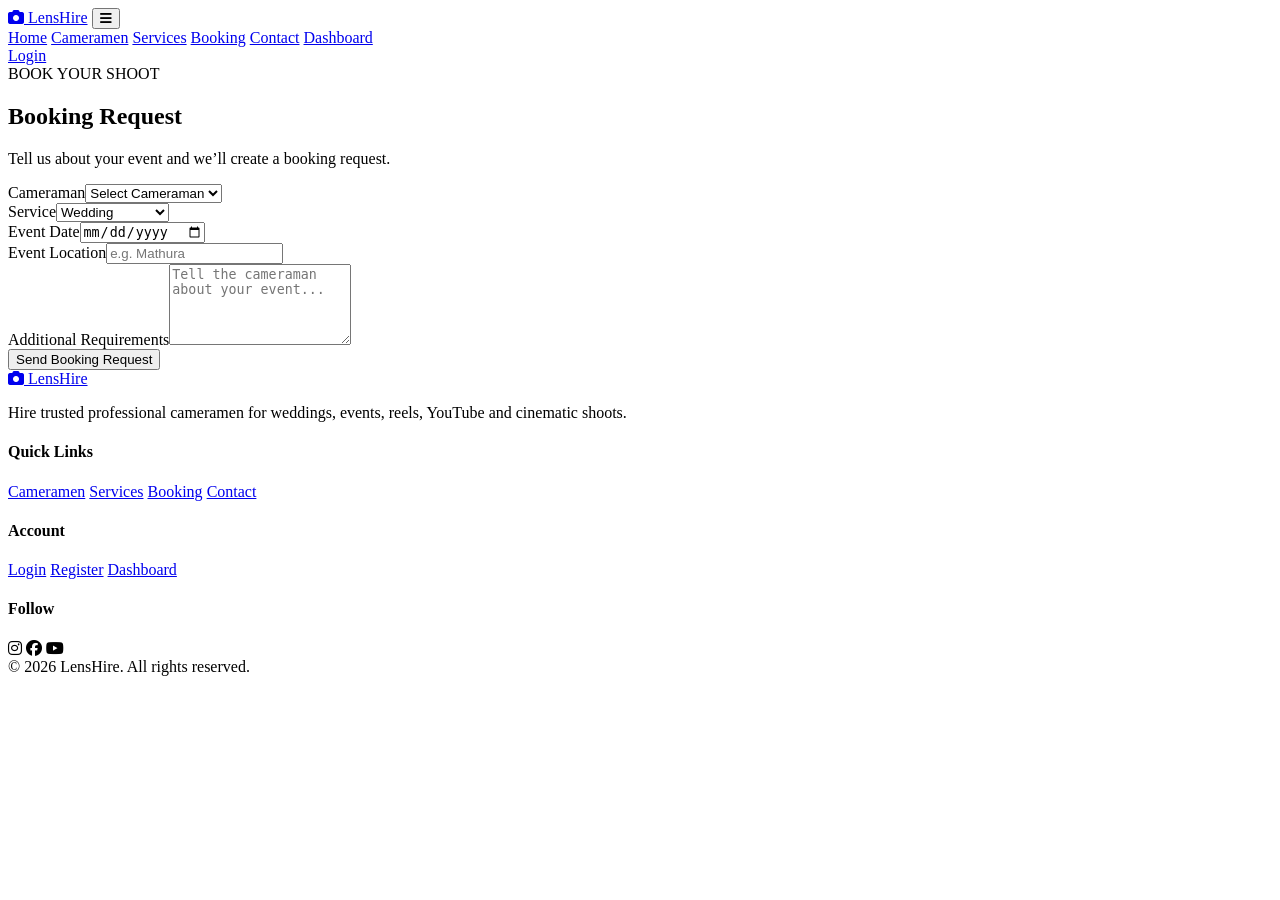
==== booking.html @ d39ddb2c "Add files via upload" ====
<!DOCTYPE html>
<html lang="en">
<head>
  <meta charset="UTF-8">
  <meta name="viewport" content="width=device-width, initial-scale=1.0">
  <title>Booking | LensHire</title>
  <link rel="stylesheet" href="css/style.css">
  <link rel="stylesheet" href="https://cdnjs.cloudflare.com/ajax/libs/font-awesome/6.5.1/css/all.min.css">
</head>
<body>
  <header class="navbar">
    <a class="logo" href="index.html"><i class="fa-solid fa-camera"></i> LensHire</a>
    <button class="menu-toggle" onclick="toggleMenu()" aria-label="Open menu">
      <i class="fa-solid fa-bars"></i>
    </button>
    <nav id="mainNav">
      <a href="index.html">Home</a>
      <a href="cameramen.html">Cameramen</a>
      <a href="services.html">Services</a>
      <a href="booking.html">Booking</a>
      <a href="contact.html">Contact</a>
      <a href="dashboard.html">Dashboard</a>
    </nav>
    <a class="btn btn-small" href="login.html">Login</a>
  </header>


<section class="page-head">
  <span class="eyebrow dark">BOOK YOUR SHOOT</span>
  <h1>Booking Request</h1>
  <p>Tell us about your event and we’ll create a booking request.</p>
</section>
<section class="booking-layout">
  <div class="form-card">
    <form id="bookingForm">
      <div class="form-grid">
        <div class="form-group"><label for="bookingCameraman">Cameraman</label><select id="bookingCameraman" class="form-control" required><option value="">Select Cameraman</option></select></div>
        <div class="form-group"><label for="bookingService">Service</label><select id="bookingService" class="form-control" required><option>Wedding</option><option>Pre Wedding</option><option>Drone Shoot</option><option>Event Shoot</option><option>YouTube Shoot</option><option>Birthday</option><option>Corporate</option></select></div>
        <div class="form-group"><label for="bookingDate">Event Date</label><input id="bookingDate" class="form-control" type="date" required></div>
        <div class="form-group"><label for="bookingLocation">Event Location</label><input id="bookingLocation" class="form-control" placeholder="e.g. Mathura" required></div>
        <div class="form-group full-width"><label for="bookingRequirements">Additional Requirements</label><textarea id="bookingRequirements" class="form-control" rows="5" placeholder="Tell the cameraman about your event..."></textarea></div>
      </div>
      <button class="btn" type="submit">Send Booking Request</button>
      <div id="bookingMsg"></div>
    </form>
  </div>
</section>

  <footer>
    <div class="footer-main">
      <div>
        <a class="logo" href="index.html"><i class="fa-solid fa-camera"></i> LensHire</a>
        <p>Hire trusted professional cameramen for weddings, events, reels, YouTube and cinematic shoots.</p>
      </div>
      <div>
        <h4>Quick Links</h4>
        <a href="cameramen.html">Cameramen</a>
        <a href="services.html">Services</a>
        <a href="booking.html">Booking</a>
        <a href="contact.html">Contact</a>
      </div>
      <div>
        <h4>Account</h4>
        <a href="login.html">Login</a>
        <a href="register.html">Register</a>
        <a href="dashboard.html">Dashboard</a>
      </div>
      <div>
        <h4>Follow</h4>
        <div class="social">
          <i class="fa-brands fa-instagram"></i>
          <i class="fa-brands fa-facebook"></i>
          <i class="fa-brands fa-youtube"></i>
        </div>
      </div>
    </div>
    <div class="copyright">© 2026 LensHire. All rights reserved.</div>
  </footer>

  <script src="js/data.js"></script>
  <script src="js/script.js"></script>
</body>
</html>
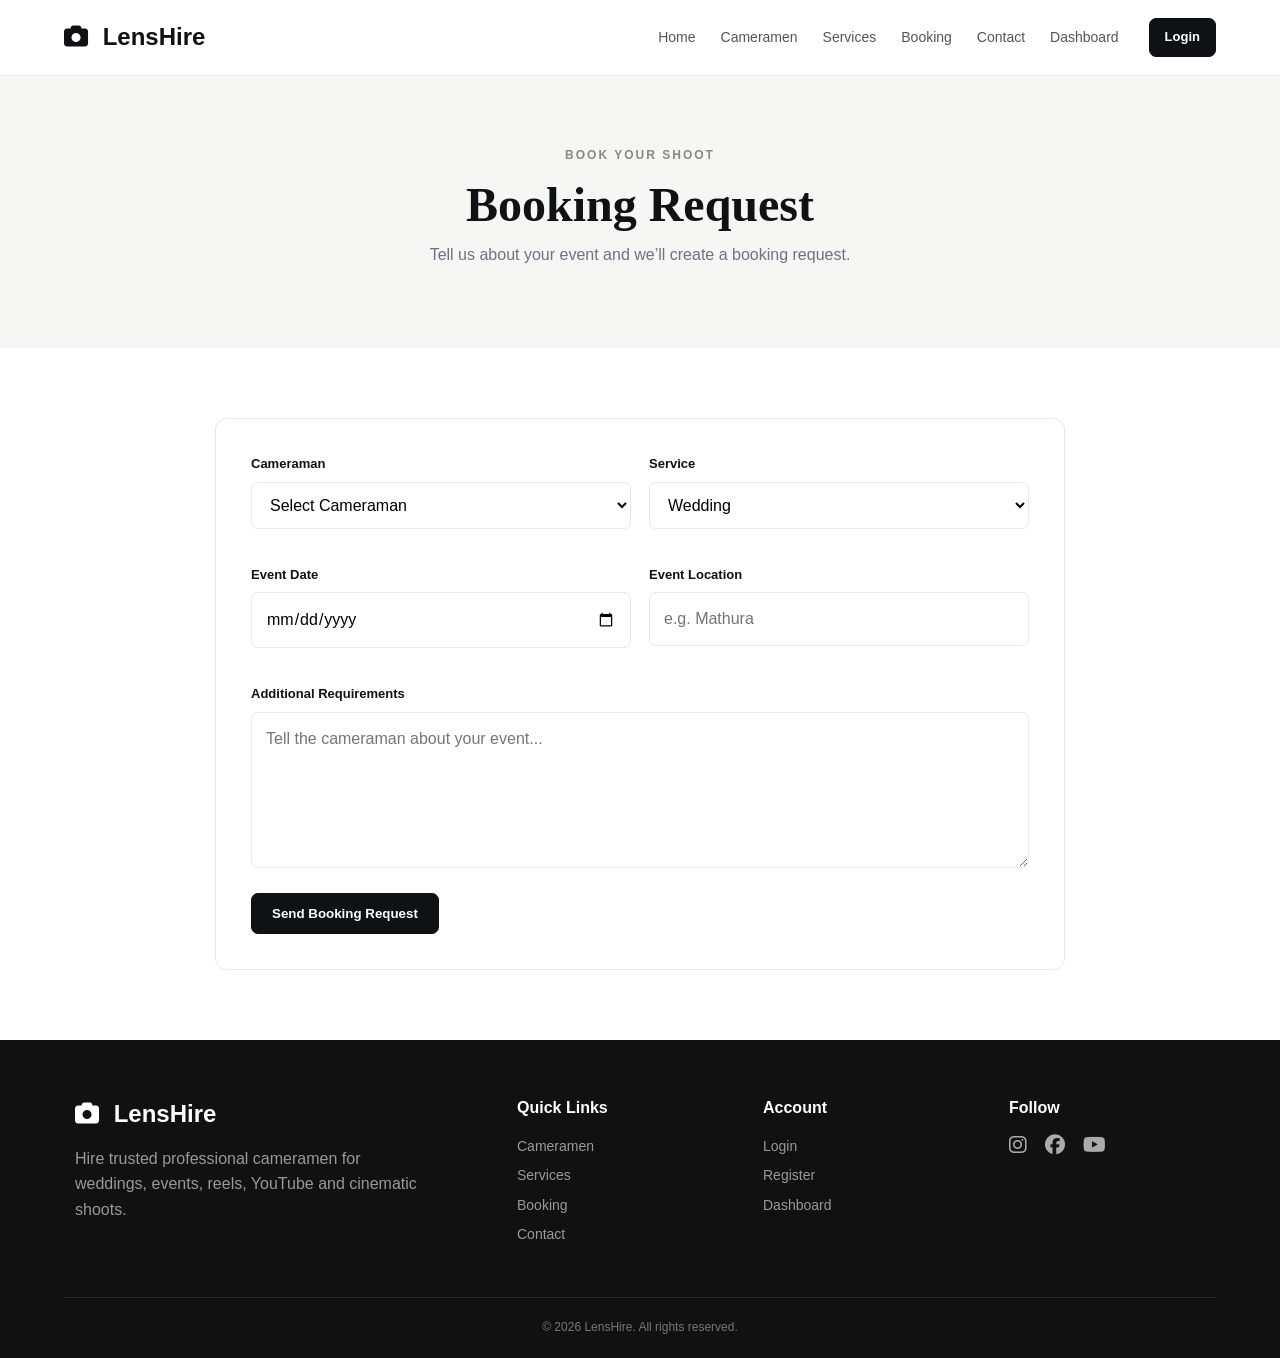
==== commit 009ebfbe: "Update booking.html" ====
--- a/booking.html
+++ b/booking.html
@@ -4,7 +4,7 @@
   <meta charset="UTF-8">
   <meta name="viewport" content="width=device-width, initial-scale=1.0">
   <title>Booking | LensHire</title>
-  <link rel="stylesheet" href="css/style.css">
+  <link rel="stylesheet" href="style.css">
   <link rel="stylesheet" href="https://cdnjs.cloudflare.com/ajax/libs/font-awesome/6.5.1/css/all.min.css">
 </head>
 <body>
@@ -80,4 +80,4 @@
   <script src="js/data.js"></script>
   <script src="js/script.js"></script>
 </body>
-</html>+</html>
--- a/style.css
+++ b/style.css
@@ -0,0 +1,878 @@
+@import url('https://fonts.googleapis.com/css2?family=DM+Sans:wght@400;500;600;700&family=Playfair+Display:wght@600;700&display=swap');
+:root {
+  --dark:#101114;
+  --muted:#6b7280;
+  --light:#f6f6f4;
+  --card:#fff;
+  --accent:#e9b44c;
+  --border:#e8e8e4;
+  --max:1180px
+}
+* {
+  box-sizing:border-box;
+  margin:0;
+  padding:0
+}
+body {
+  font-family:"DM Sans",sans-serif;
+  color:var(--dark);
+  background:#fff;
+  line-height:1.6
+}
+a {
+  text-decoration:none;
+  color:inherit
+}
+img {
+  max-width:100%;
+  display:block
+}
+
+/* 01. GLOBAL NAVIGATION & BUTTONS */
+.navbar {
+  height:76px;
+  display:flex;
+  align-items:center;
+  gap:30px;
+  padding:0 5%;
+  border-bottom:1px solid var(--border);
+  position:sticky;
+  top:0;
+  background:#fff;
+  z-index:50
+}
+.logo {
+  font-size:24px;
+  font-weight:700;
+  white-space:nowrap
+}
+.logo i {
+  margin-right:8px
+}
+
+/* 01. GLOBAL NAVIGATION & BUTTONS */
+.navbar nav {
+  display:flex;
+  gap:25px;
+  align-items:center;
+  margin-left:auto
+}
+
+/* 01. GLOBAL NAVIGATION & BUTTONS */
+.navbar nav a {
+  font-size:14px;
+  color:#555
+}
+
+/* 01. GLOBAL NAVIGATION & BUTTONS */
+.navbar nav a:hover,.navbar nav a.active {
+  color:#000
+}
+.btn {
+  display:inline-flex;
+  align-items:center;
+  justify-content:center;
+  background:var(--dark);
+  color:#fff;
+  border:1px solid var(--dark);
+  padding:12px 20px;
+  border-radius:7px;
+  font-weight:600;
+  cursor:pointer;
+  transition:.2s
+}
+.btn:hover {
+  transform:translateY(-1px);
+  opacity:.92
+}
+.btn-small {
+  padding:8px 15px;
+  font-size:13px
+}
+.btn-outline {
+  background:transparent;
+  color:var(--dark)
+}
+.btn-light {
+  background:#fff;
+  color:#111;
+  border-color:#fff
+}
+.menu-toggle {
+  display:none;
+  border:0;
+  background:none;
+  font-size:20px
+}
+
+/* 02. HOME PAGE: HERO */
+.hero {
+  min-height:610px;
+  display:flex;
+  align-items:center;
+  position:relative;
+  background:url("https://images.unsplash.com/photo-1516035069371-29a1b244cc32?q=80&w=1800&auto=format&fit=crop") center/cover
+}
+
+/* 02. HOME PAGE: HERO */
+.hero-overlay {
+  position:absolute;
+  inset:0;
+  background:linear-gradient(90deg,rgba(0,0,0,.8),rgba(0,0,0,.25))
+}
+
+/* 02. HOME PAGE: HERO */
+.hero-content {
+  position:relative;
+  color:#fff;
+  max-width:760px;
+  margin-left:8%;
+  padding:60px 20px
+}
+.eyebrow {
+  font-size:12px;
+  letter-spacing:2px;
+  font-weight:700;
+  display:block;
+  margin-bottom:12px
+}
+.eyebrow.dark {
+  color:#888
+}
+
+/* 02. HOME PAGE: HERO */
+.hero h1 {
+  font:700 clamp(45px,7vw,78px)/1.02 "Playfair Display",serif;
+  margin-bottom:25px
+}
+
+/* 02. HOME PAGE: HERO */
+.hero h1 span {
+  color:var(--accent)
+}
+
+/* 02. HOME PAGE: HERO */
+.hero p {
+  font-size:18px;
+  max-width:650px;
+  color:#eee
+}
+
+/* 02. HOME PAGE: HERO */
+.hero-actions {
+  display:flex;
+  gap:12px;
+  margin-top:30px
+}
+
+/* 02. HOME PAGE: HERO */
+.hero .btn-outline {
+  color:#fff;
+  border-color:#fff
+}
+
+/* 03. HOME PAGE: SEARCH */
+.search-wrap {
+  position:relative;
+  margin:-45px auto 0;
+  max-width:1050px;
+  padding:0 20px;
+  z-index:5
+}
+.search-box {
+  background:#fff;
+  box-shadow:0 15px 50px rgba(0,0,0,.12);
+  padding:14px;
+  border-radius:10px;
+  display:grid;
+  grid-template-columns:1.6fr 1fr auto;
+  gap:10px
+}
+.search-field {
+  display:flex;
+  align-items:center;
+  gap:10px;
+  border:1px solid var(--border);
+  padding:0 15px;
+  border-radius:6px
+}
+.search-field input,.search-box select {
+  border:0;
+  outline:0;
+  background:#fff;
+  width:100%;
+  padding:13px;
+  font:inherit
+}
+
+/* 04. HOME PAGE: CONTENT SECTIONS */
+.section {
+  max-width:var(--max);
+  margin:auto;
+  padding:90px 25px
+}
+
+/* 04. HOME PAGE: CONTENT SECTIONS */
+.section.soft {
+  max-width:none;
+  background:var(--light);
+  padding-left:max(25px,calc((100% - 1130px)/2));
+  padding-right:max(25px,calc((100% - 1130px)/2))
+}
+
+/* 04. HOME PAGE: CONTENT SECTIONS */
+.section-head {
+  display:flex;
+  justify-content:space-between;
+  align-items:end;
+  margin-bottom:35px
+}
+
+/* 04. HOME PAGE: CONTENT SECTIONS */
+.section-head.center {
+  justify-content:center;
+  text-align:center
+}
+
+/* 04. HOME PAGE: CONTENT SECTIONS */
+.section h2 {
+  font:700 38px/1.15 "Playfair Display",serif;
+  max-width:650px
+}
+.text-link {
+  font-weight:600;
+  font-size:14px
+}
+.service-grid,.cards-grid,.review-grid {
+  display:grid;
+  grid-template-columns:repeat(4,1fr);
+  gap:20px
+}
+.service-card {
+  padding:28px;
+  background:#fff;
+  border:1px solid var(--border);
+  border-radius:10px;
+  transition:.2s
+}
+.service-card:hover {
+  transform:translateY(-4px);
+  box-shadow:0 12px 35px #00000010
+}
+.service-card i {
+  font-size:25px;
+  margin-bottom:22px
+}
+.service-card h3 {
+  margin-bottom:7px
+}
+.service-card p,.review p {
+  color:var(--muted);
+  font-size:14px
+}
+.cards-grid {
+  grid-template-columns:repeat(3,1fr)
+}
+.camera-card {
+  background:#fff;
+  border-radius:10px;
+  overflow:hidden;
+  border:1px solid var(--border)
+}
+.camera-card>img {
+  height:260px;
+  width:100%;
+  object-fit:cover
+}
+.camera-body {
+  padding:18px
+}
+.card-top,.price-row {
+  display:flex;
+  justify-content:space-between;
+  align-items:center;
+  gap:10px
+}
+.tag {
+  display:inline-block;
+  background:#f0eadc;
+  padding:4px 9px;
+  border-radius:20px;
+  font-size:11px;
+  font-weight:700
+}
+.rating {
+  font-size:13px
+}
+.rating,.big-rating {
+  color:#b27b12
+}
+.camera-body h3 {
+  font-size:20px;
+  margin:10px 0 3px
+}
+.camera-body p {
+  font-size:13px
+}
+.muted {
+  color:var(--muted);
+  margin:12px 0;
+  min-height:44px
+}
+.price-row {
+  margin-top:15px
+}
+.price-row strong {
+  font-size:18px
+}
+.price-row span {
+  font-size:12px;
+  color:#888;
+  margin-left:-35px;
+  margin-right:auto
+}
+.steps {
+  display:grid;
+  grid-template-columns:repeat(4,1fr);
+  gap:35px;
+  text-align:center
+}
+.steps div {
+  position:relative
+}
+.steps span {
+  position:absolute;
+  left:0;
+  top:-8px;
+  font-size:11px;
+  color:#999
+}
+.steps i {
+  font-size:25px;
+  margin:10px 0 15px
+}
+.steps p {
+  color:var(--muted);
+  font-size:14px
+}
+.dark-section {
+  max-width:none;
+  background:#151619;
+  color:#fff;
+  padding-left:max(25px,calc((100% - 1130px)/2));
+  padding-right:max(25px,calc((100% - 1130px)/2))
+}
+.feature-grid {
+  display:grid;
+  grid-template-columns:repeat(4,1fr);
+  gap:30px
+}
+.feature-grid i {
+  font-size:25px;
+  margin-bottom:18px
+}
+.feature-grid p {
+  color:#aaa;
+  font-size:14px
+}
+.review-grid {
+  grid-template-columns:repeat(3,1fr)
+}
+.review {
+  padding:28px;
+  border:1px solid var(--border);
+  border-radius:10px
+}
+.stars {
+  letter-spacing:3px;
+  margin-bottom:12px
+}
+.review strong {
+  display:block;
+  margin-top:18px;
+  font-size:13px
+}
+.cta {
+  margin:0 auto 90px;
+  max-width:1130px;
+  background:#18191b;
+  color:#fff;
+  border-radius:12px;
+  padding:55px 60px;
+  display:flex;
+  justify-content:space-between;
+  align-items:center
+}
+.cta h2 {
+  font:700 38px "Playfair Display",serif
+}
+.cta p {
+  color:#aaa
+}
+.cta .eyebrow {
+  color:var(--accent)
+}
+
+/* 05. SHARED FOOTER */
+footer {
+  background:#111;
+  color:#fff;
+  padding:55px 5% 0
+}
+.footer-main {
+  max-width:1130px;
+  margin:auto;
+  display:grid;
+  grid-template-columns:2fr 1fr 1fr 1fr;
+  gap:50px;
+  padding-bottom:45px
+}
+.footer-main p {
+  color:#999;
+  max-width:360px;
+  margin-top:12px
+}
+.footer-main h4 {
+  margin-bottom:14px
+}
+.footer-main>div>a:not(.logo) {
+  display:block;
+  color:#999;
+  font-size:14px;
+  margin:7px 0
+}
+.social {
+  display:flex;
+  gap:18px;
+  font-size:20px;
+  color:#aaa
+}
+.copyright {
+  border-top:1px solid #292929;
+  padding:20px 0;
+  text-align:center;
+  color:#777;
+  font-size:12px
+}
+
+/* 06. INNER PAGE HEADINGS & FILTERS */
+.page-head {
+  background:var(--light);
+  padding:70px 25px;
+  text-align:center
+}
+
+/* 06. INNER PAGE HEADINGS & FILTERS */
+.page-head h1 {
+  font:700 48px "Playfair Display",serif
+}
+
+/* 06. INNER PAGE HEADINGS & FILTERS */
+.page-head p {
+  color:var(--muted);
+  max-width:650px;
+  margin:10px auto
+}
+.filters {
+  max-width:1130px;
+  margin:35px auto 0;
+  padding:0 25px;
+  display:grid;
+  grid-template-columns:2fr 1fr 1fr auto;
+  gap:10px
+}
+.input,.filters select,.form-control {
+  border:1px solid var(--border);
+  padding:13px 14px;
+  border-radius:7px;
+  outline:none;
+  font:inherit;
+  width:100%;
+  background:#fff
+}
+.empty {
+  text-align:center;
+  padding:45px;
+  background:#fff;
+  border:1px dashed #ccc;
+  border-radius:8px;
+  grid-column:1/-1
+}
+
+/* 07. CAMERAMAN PROFILE */
+.profile-wrap {
+  max-width:1130px;
+  margin:auto;
+  padding:70px 25px
+}
+.profile-hero {
+  display:grid;
+  grid-template-columns:350px 1fr;
+  gap:50px;
+  align-items:center
+}
+.profile-hero>img {
+  width:350px;
+  height:430px;
+  object-fit:cover;
+  border-radius:12px
+}
+.profile-hero h1 {
+  font:700 52px "Playfair Display",serif
+}
+.big-rating {
+  margin:20px 0;
+  font-size:24px
+}
+.big-rating small {
+  color:#777;
+  font-size:12px
+}
+.profile-content {
+  display:grid;
+  grid-template-columns:1fr 330px;
+  gap:45px;
+  margin-top:70px
+}
+.profile-content h2 {
+  font:700 30px "Playfair Display",serif;
+  margin:35px 0 18px
+}
+.chips {
+  display:flex;
+  flex-wrap:wrap;
+  gap:8px
+}
+.chips span {
+  border:1px solid var(--border);
+  padding:8px 14px;
+  border-radius:20px;
+  font-size:13px
+}
+.portfolio {
+  display:grid;
+  grid-template-columns:repeat(3,1fr);
+  gap:12px
+}
+.portfolio img {
+  height:180px;
+  width:100%;
+  object-fit:cover;
+  border-radius:7px
+}
+.side-card {
+  border:1px solid var(--border);
+  padding:25px;
+  border-radius:10px;
+  height:max-content;
+  position:sticky;
+  top:100px
+}
+.side-card h2 {
+  margin:5px 0 20px
+}
+.side-card small {
+  font:400 12px "DM Sans"
+}
+.full {
+  width:100%;
+  margin-top:10px
+}
+
+/* 08. BOOKING FORM */
+.booking-layout {
+  max-width:900px;
+  margin:auto;
+  padding:70px 25px
+}
+.form-card {
+  border:1px solid var(--border);
+  border-radius:12px;
+  padding:35px
+}
+.form-grid {
+  display:grid;
+  grid-template-columns:1fr 1fr;
+  gap:18px
+}
+.form-group {
+  margin-bottom:18px
+}
+.form-group label {
+  display:block;
+  font-weight:600;
+  font-size:13px;
+  margin-bottom:7px
+}
+.form-group.full-width {
+  grid-column:1/-1
+}
+.success {
+  padding:15px;
+  background:#eaf8ee;
+  color:#23623a;
+  border-radius:7px;
+  margin-top:15px
+}
+
+/* 10. DASHBOARD */
+.dashboard {
+  max-width:1130px;
+  margin:auto;
+  padding:70px 25px
+}
+.stat-grid {
+  display:grid;
+  grid-template-columns:repeat(3,1fr);
+  gap:18px;
+  margin-bottom:30px
+}
+.stat-grid>div {
+  border:1px solid var(--border);
+  padding:25px;
+  border-radius:10px
+}
+.stat-grid strong {
+  display:block;
+  font-size:32px
+}
+.stat-grid span {
+  color:var(--muted);
+  font-size:13px
+}
+.table-wrap {
+  overflow:auto;
+  border:1px solid var(--border);
+  border-radius:10px
+}
+table {
+  width:100%;
+  border-collapse:collapse;
+  min-width:650px
+}
+th,td {
+  text-align:left;
+  padding:15px;
+  border-bottom:1px solid var(--border);
+  font-size:13px
+}
+.status {
+  background:#fff2d5;
+  padding:4px 9px;
+  border-radius:20px;
+  font-size:11px
+}
+
+/* 09. LOGIN & REGISTER */
+.auth {
+  min-height:calc(100vh - 76px);
+  display:grid;
+  place-items:center;
+  padding:50px 20px;
+  background:var(--light)
+}
+
+/* 09. LOGIN & REGISTER */
+.auth-card {
+  background:#fff;
+  width:min(450px,100%);
+  padding:35px;
+  border-radius:12px;
+  border:1px solid var(--border)
+}
+
+/* 09. LOGIN & REGISTER */
+.auth-card h1 {
+  font:700 35px "Playfair Display",serif;
+  margin-bottom:8px
+}
+
+/* 09. LOGIN & REGISTER */
+.auth-card>p {
+  color:var(--muted);
+  margin-bottom:25px
+}
+
+/* 09. LOGIN & REGISTER */
+.auth-card .btn {
+  width:100%;
+  margin-top:10px
+}
+
+/* 11. CONTACT PAGE */
+.contact-grid {
+  max-width:1000px;
+  margin:auto;
+  padding:70px 25px;
+  display:grid;
+  grid-template-columns:1fr 1fr;
+  gap:40px
+}
+.contact-info {
+  background:#151619;
+  color:#fff;
+  padding:35px;
+  border-radius:12px
+}
+.contact-info p {
+  color:#aaa;
+  margin:12px 0 25px
+}
+.contact-info div {
+  margin:18px 0
+}
+.contact-form {
+  padding:10px
+}
+
+/* 12. SERVICES PAGE */
+.service-list {
+  max-width:1000px;
+  margin:auto;
+  padding:70px 25px;
+  display:grid;
+  grid-template-columns:repeat(2,1fr);
+  gap:20px
+}
+.service-detail {
+  border:1px solid var(--border);
+  padding:28px;
+  border-radius:10px
+}
+.service-detail i {
+  font-size:24px;
+  margin-bottom:15px
+}
+.service-detail p {
+  color:var(--muted);
+  font-size:14px
+}
+
+/* 13. TABLET RESPONSIVE LAYOUT */
+@media(max-width:850px) {
+
+/* 01. GLOBAL NAVIGATION & BUTTONS */
+  .navbar nav {
+    display:none;
+    position:absolute;
+    top:76px;
+    left:0;
+    right:0;
+    background:#fff;
+    padding:20px;
+    flex-direction:column;
+    box-shadow:0 10px 20px #0001
+  }
+
+/* 01. GLOBAL NAVIGATION & BUTTONS */
+  .navbar nav.show {
+    display:flex
+  }
+  .menu-toggle {
+    display:block;
+    margin-left:auto
+  }
+
+/* 01. GLOBAL NAVIGATION & BUTTONS */
+  .navbar>.btn {
+    display:none
+  }
+  .service-grid,.feature-grid,.steps {
+    grid-template-columns:repeat(2,1fr)
+  }
+  .cards-grid {
+    grid-template-columns:1fr 1fr
+  }
+  .search-box {
+    grid-template-columns:1fr
+  }
+  .cta {
+    margin:0 20px 60px;
+    padding:35px;
+    display:block
+  }
+  .cta .btn {
+    margin-top:20px
+  }
+  .footer-main {
+    grid-template-columns:1fr 1fr
+  }
+  .profile-hero {
+    grid-template-columns:1fr
+  }
+  .profile-hero>img {
+    width:100%;
+    height:380px
+  }
+  .profile-content {
+    grid-template-columns:1fr
+  }
+  .side-card {
+    position:static
+  }
+  .filters {
+    grid-template-columns:1fr 1fr
+  }
+
+/* 11. CONTACT PAGE */
+  .contact-grid {
+    grid-template-columns:1fr
+  }
+}
+
+/* 14. MOBILE RESPONSIVE LAYOUT */
+@media(max-width:560px) {
+
+/* 04. HOME PAGE: CONTENT SECTIONS */
+  .section {
+    padding:60px 20px
+  }
+
+/* 04. HOME PAGE: CONTENT SECTIONS */
+  .section h2 {
+    font-size:30px
+  }
+
+/* 04. HOME PAGE: CONTENT SECTIONS */
+  .section-head {
+    display:block
+  }
+
+/* 04. HOME PAGE: CONTENT SECTIONS */
+  .section-head .text-link {
+    display:block;
+    margin-top:10px
+  }
+  .service-grid,.feature-grid,.steps,.cards-grid,.review-grid,.footer-main,.form-grid,.service-list,.filters {
+    grid-template-columns:1fr
+  }
+
+/* 02. HOME PAGE: HERO */
+  .hero {
+    min-height:600px
+  }
+
+/* 02. HOME PAGE: HERO */
+  .hero-content {
+    margin-left:0
+  }
+
+/* 02. HOME PAGE: HERO */
+  .hero h1 {
+    font-size:45px
+  }
+
+/* 03. HOME PAGE: SEARCH */
+  .search-wrap {
+    margin-top:-25px
+  }
+  .profile-hero h1 {
+    font-size:40px
+  }
+  .portfolio {
+    grid-template-columns:1fr
+  }
+  .portfolio img {
+    height:220px
+  }
+}
